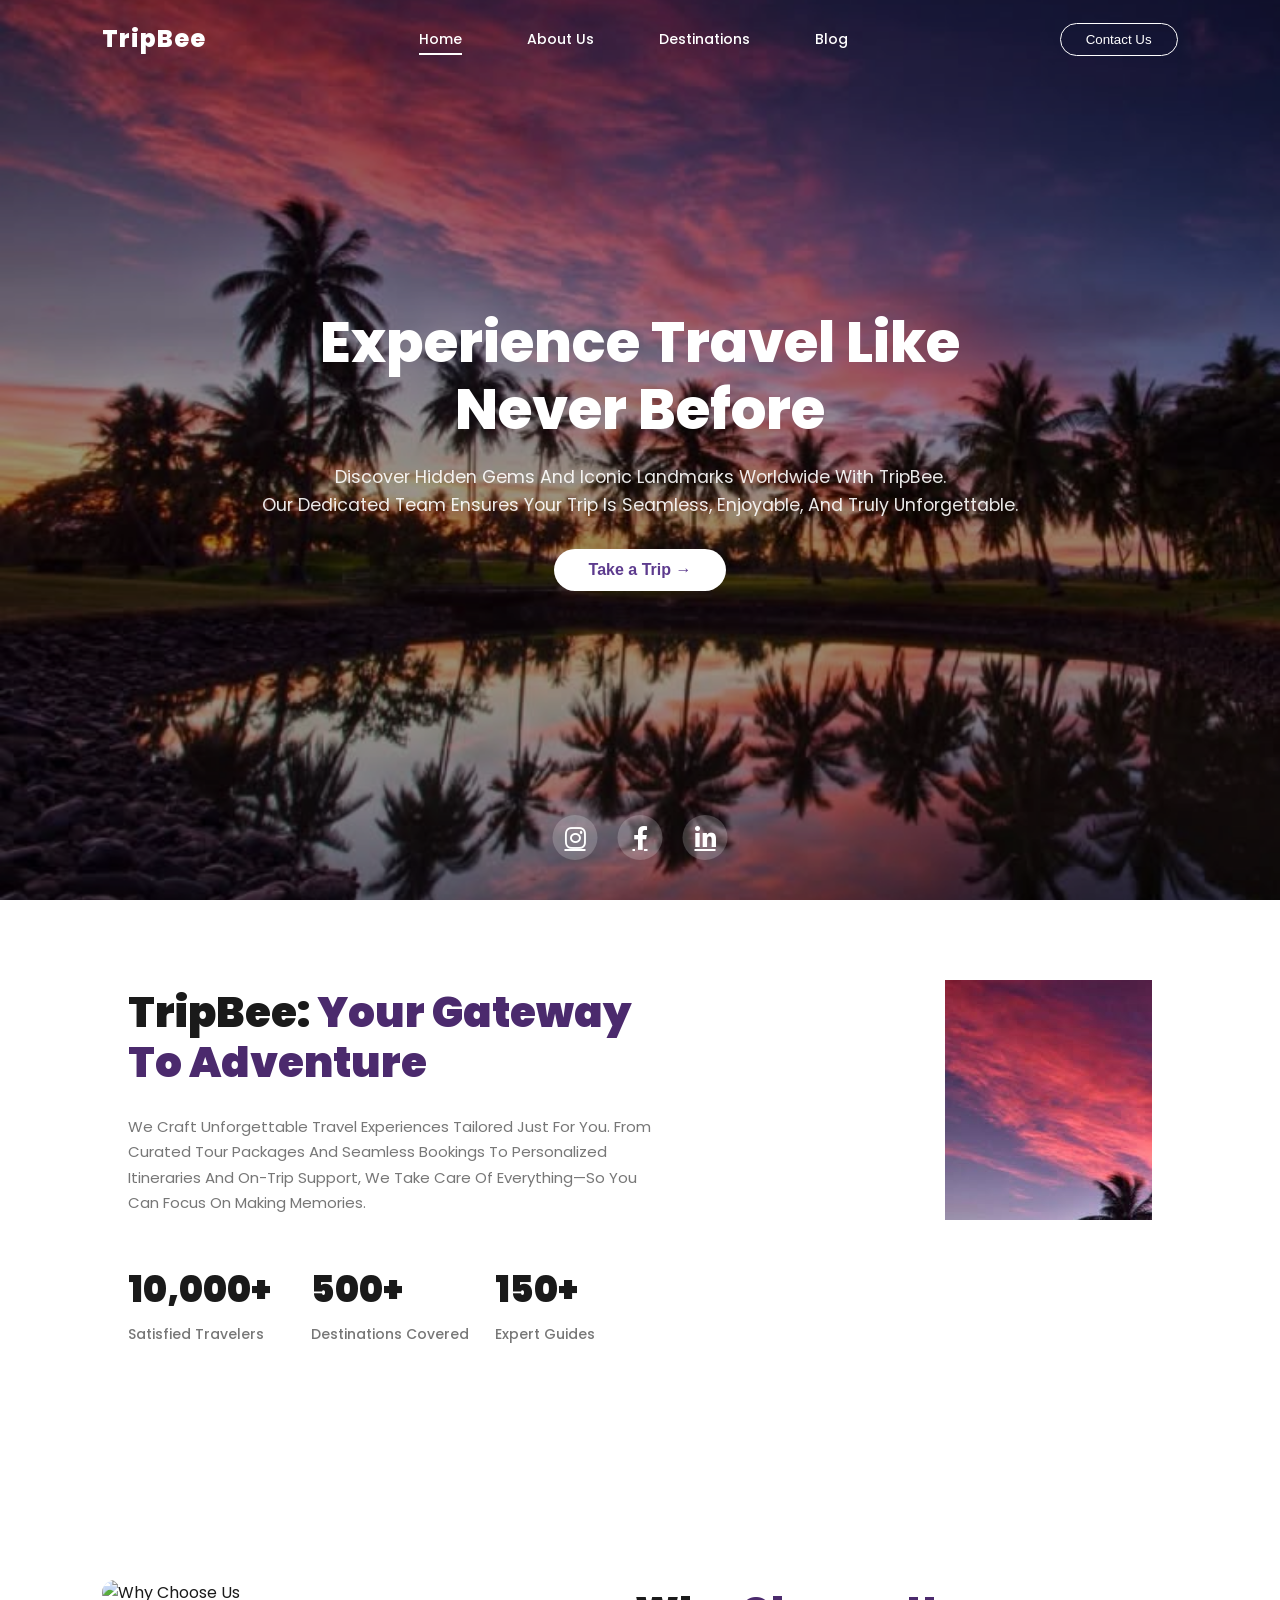
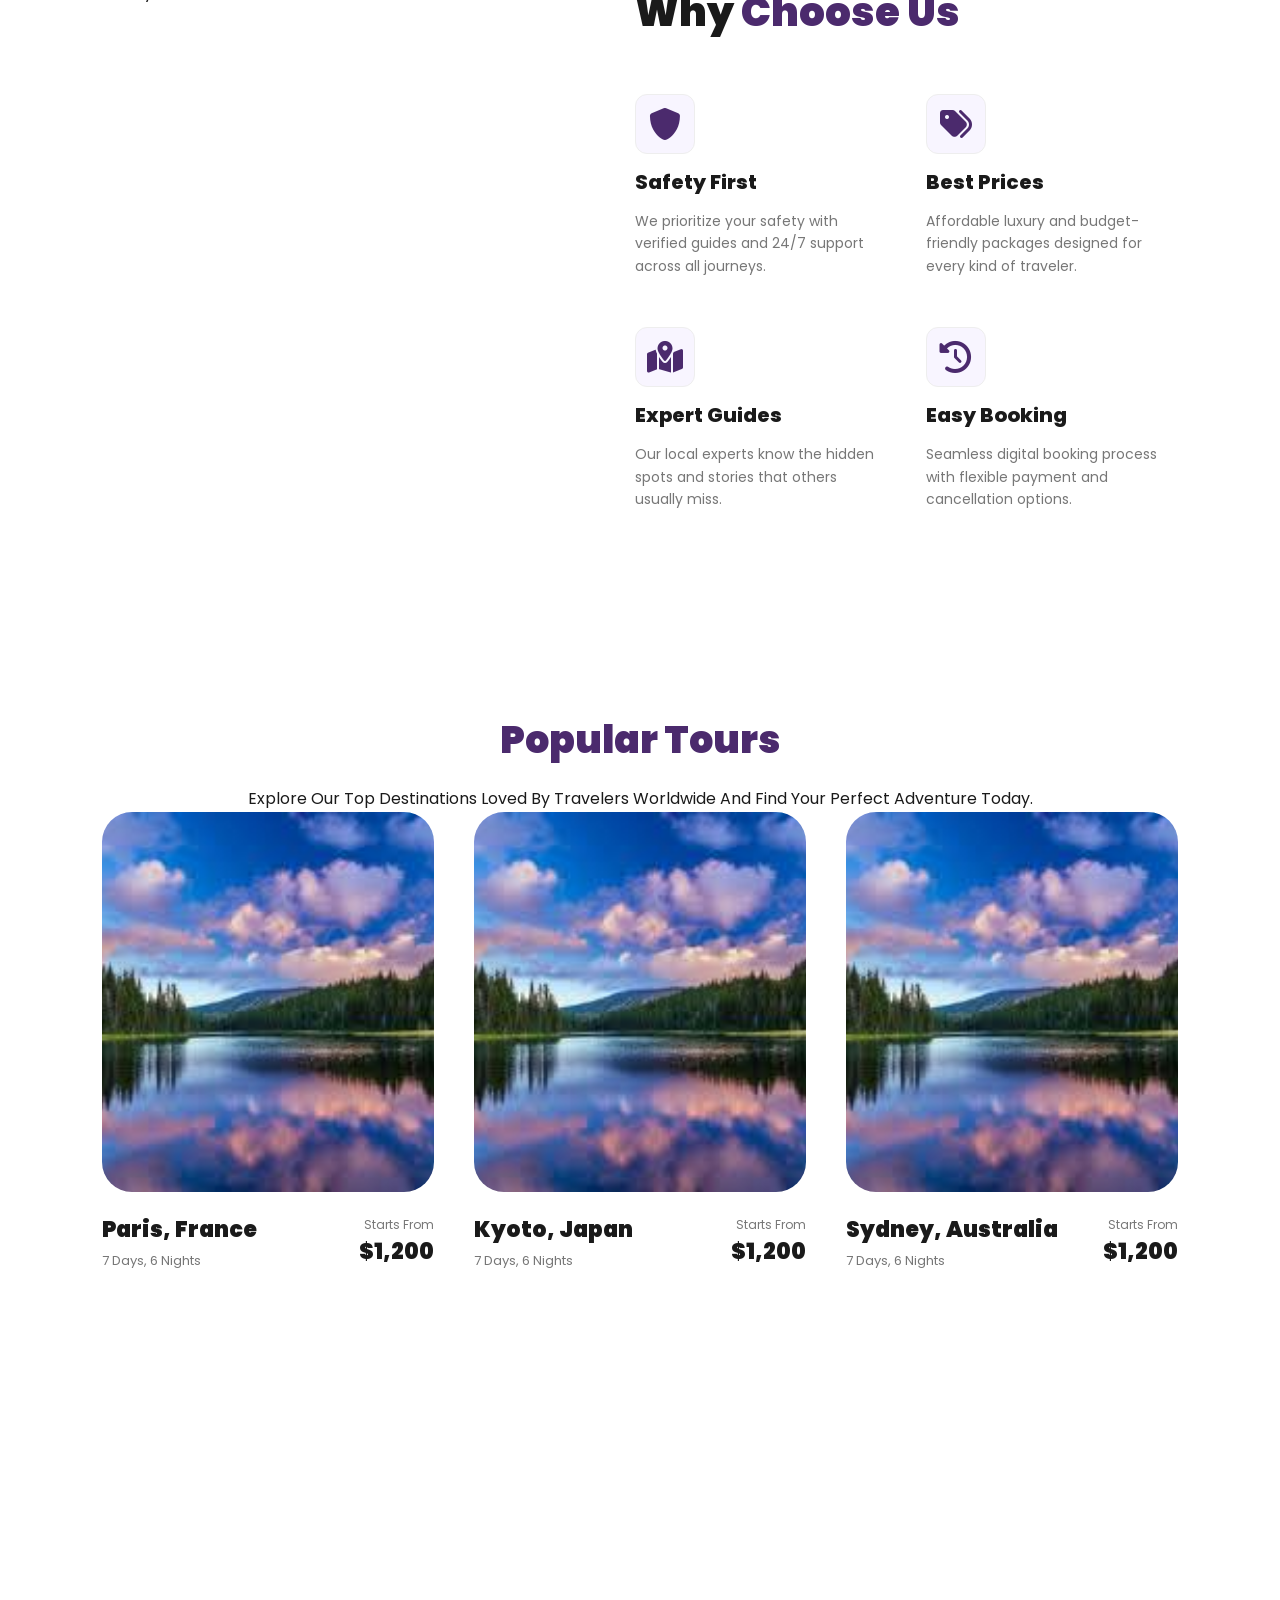
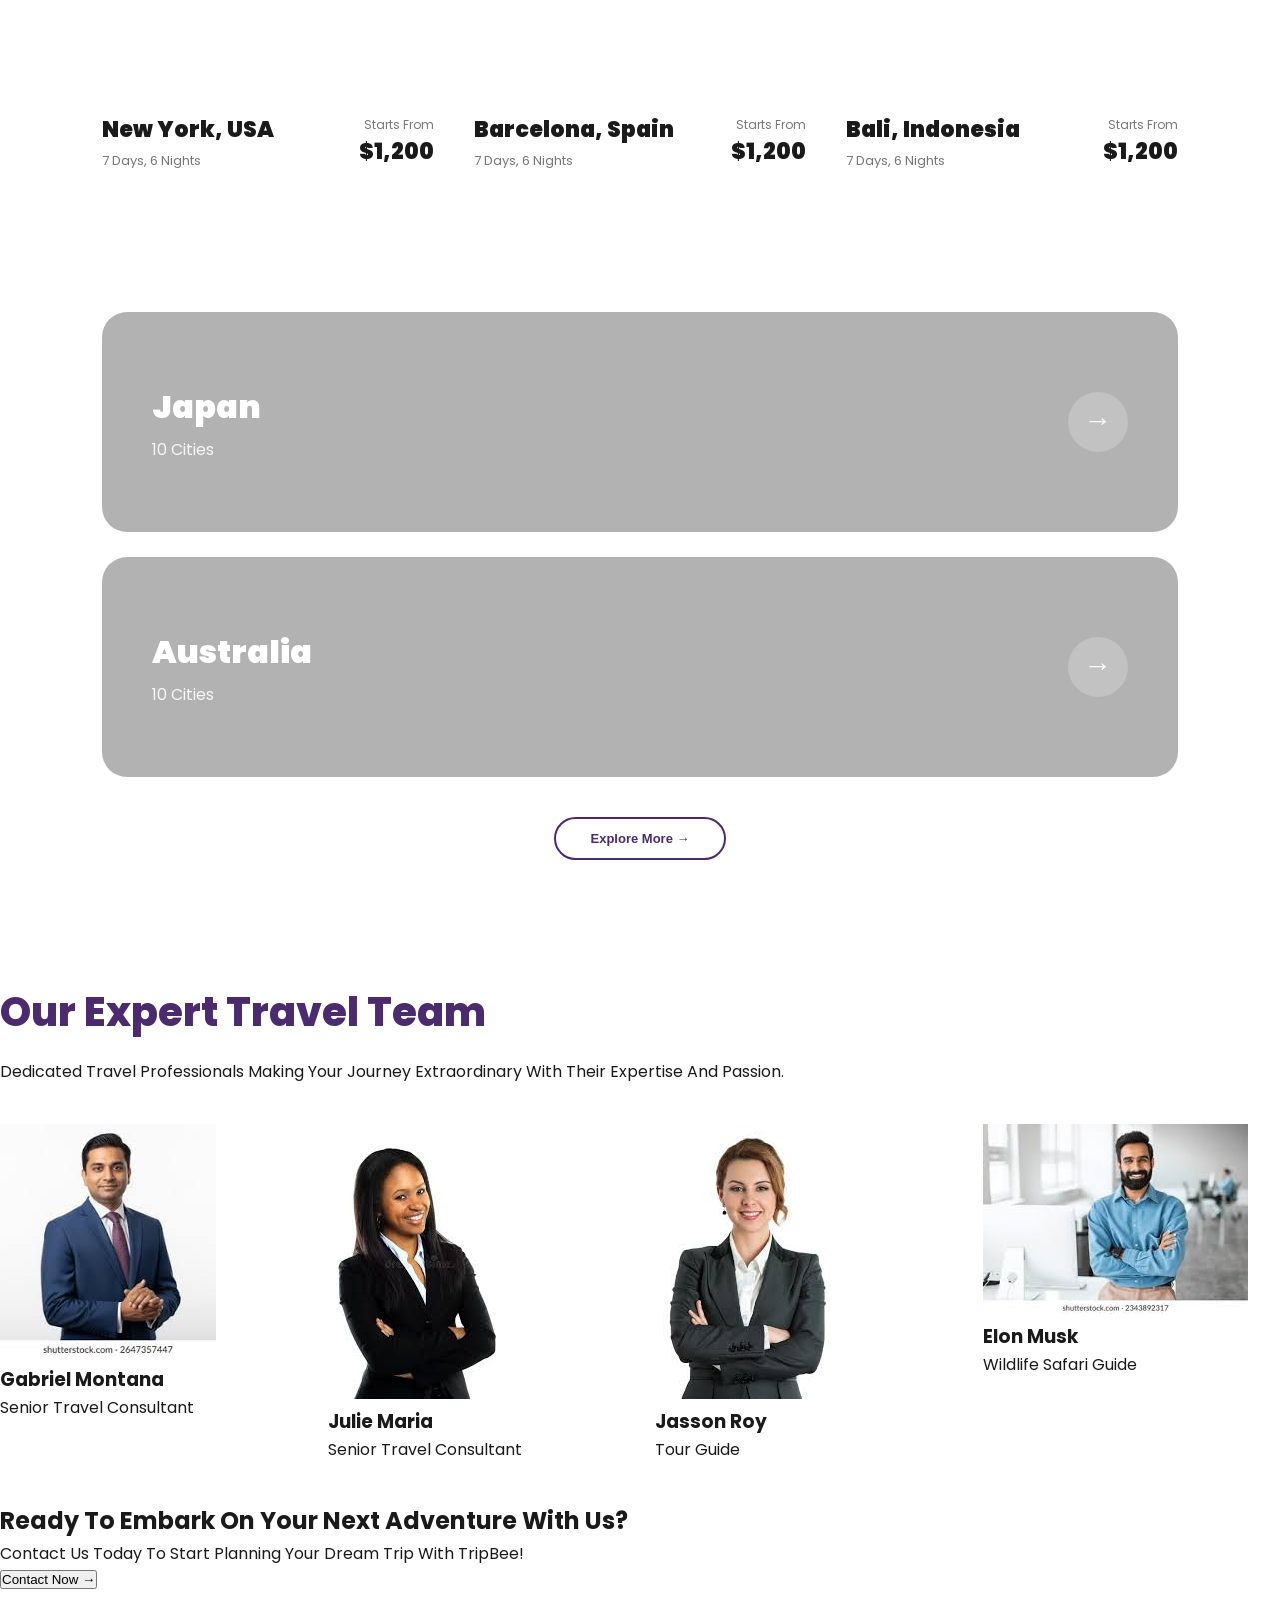
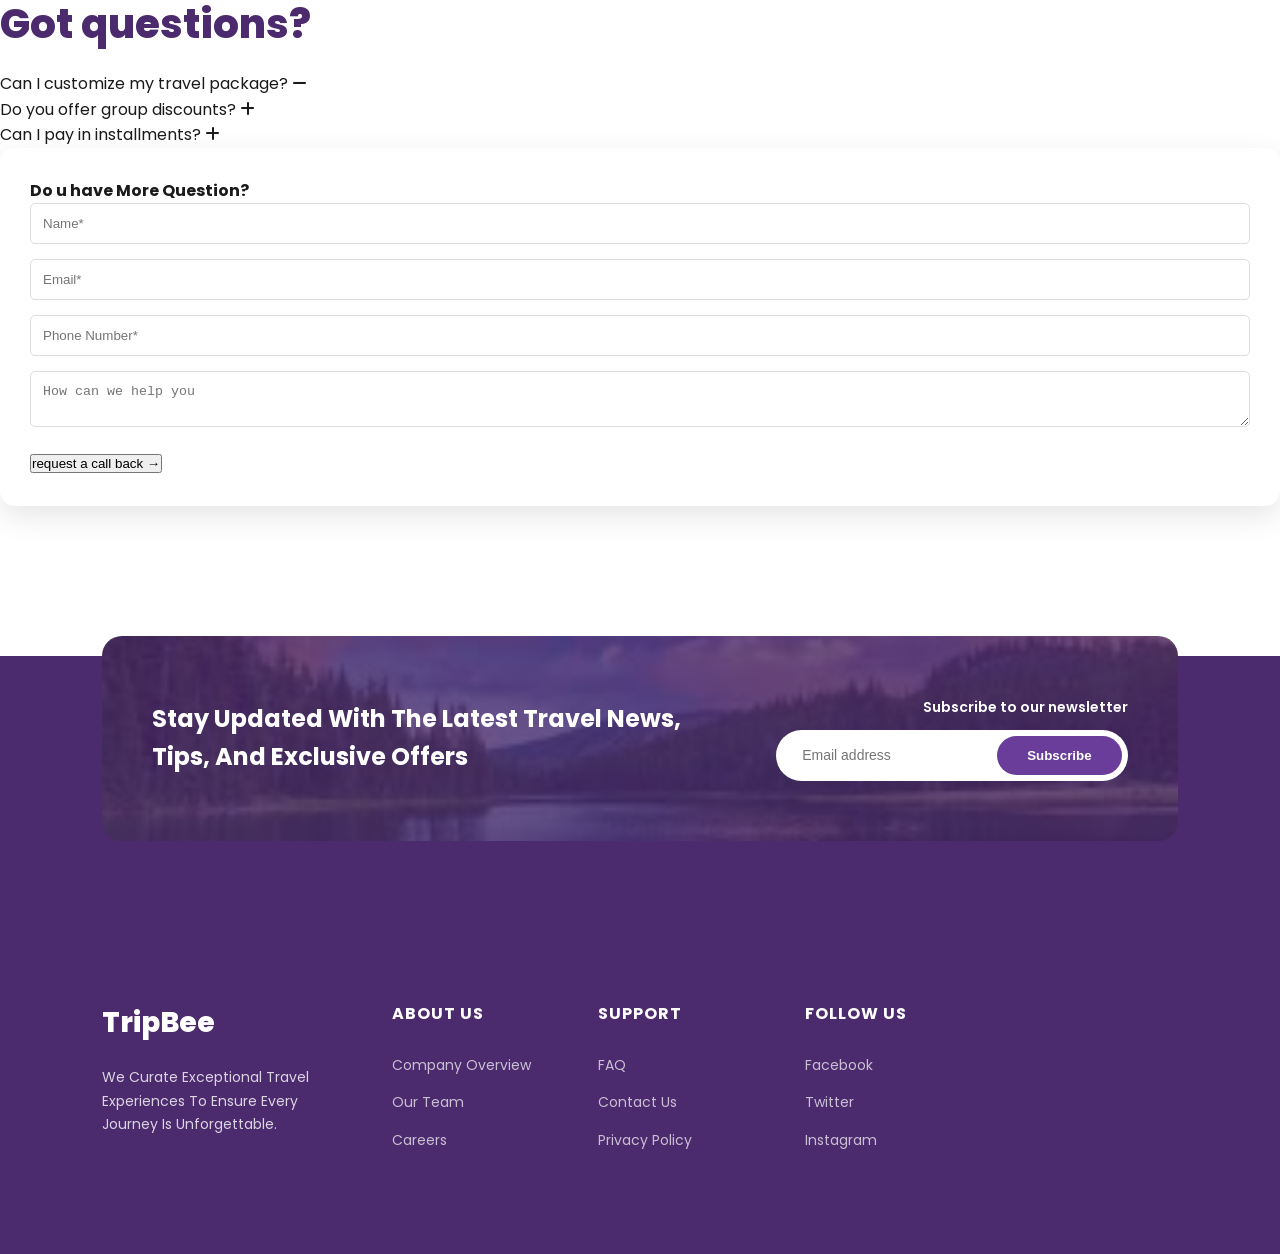
==== index.html @ b47f88a3 "Your commit message" ====
<!DOCTYPE html>
<html lang="en">
<head>
    <meta charset="UTF-8">
    <meta name="viewport" content="width=device-width, initial-scale=1.0">
    <title>TripBee - Experience Travel Like Never Before</title>
    <link rel="stylesheet" href="style.css">
    <link href="https://fonts.googleapis.com/css2?family=Poppins:wght@300;400;600;700;800;900&display=swap" rel="stylesheet">
    <link rel="stylesheet" href="https://cdnjs.cloudflare.com/ajax/libs/font-awesome/6.0.0/css/all.min.css">
</head>
<body>

<nav class="navbar">
        <div class="logo">TripBee</div>
        <ul class="nav-links">
            <li><a href="index.html" class="active">Home</a></li>
            <li><a href="about.html">About Us</a></li>
            <li><a href="destinations.html">Destinations</a></li>
            <li><a href="blog.html">Blog</a></li>
        </ul>
        <button class="btn-contact-outline">Contact Us</button>
    </nav>



<header class="home-hero">
    <div class="hero-overlay"></div> <div class="hero-content">
        <h1>Experience Travel Like <br> Never Before</h1>
        <p>Discover Hidden Gems And Iconic Landmarks Worldwide With TripBee. <br> 
           Our Dedicated Team Ensures Your Trip Is Seamless, Enjoyable, And Truly Unforgettable.</p>
        
        <button class="btn-white-pill">Take a Trip <span>&rarr;</span></button>
    </div>

    <div class="social-icons-hero">
        <a href="#"><i class="fab fa-instagram"></i></a>
        <a href="#"><i class="fab fa-facebook-f"></i></a>
        <a href="#"><i class="fab fa-linkedin-in"></i></a>
    </div>
</header>
    <section class="gateway-section">
    <div class="gateway-container">
        <div class="gateway-text">
            <h2 class="section-title-purple">TripBee: <span class="purple-text">Your Gateway To Adventure</span></h2>
            <p class="gateway-description">
                We Craft Unforgettable Travel Experiences Tailored Just For You. From Curated Tour Packages 
                And Seamless Bookings To Personalized Itineraries And On-Trip Support, We Take Care Of 
                Everything—So You Can Focus On Making Memories.
            </p>
            
            <div class="stats-grid">
                <div class="stat-item">
                    <h3>10,000+</h3>
                    <p>Satisfied Travelers</p>
                </div>
                <div class="stat-item">
                    <h3>500+</h3>
                    <p>Destinations Covered</p>
                </div>
                <div class="stat-item">
                    <h3>150+</h3>
                    <p>Expert Guides</p>
                </div>
            </div>
        </div>

        <div class="gateway-gallery">
            <div class="gallery-main" style="background-image: url('./images/bali-main.jpg');"></div>
            <div class="gallery-sub" style="background-image: url('./images/sunset.jpg');"></div>
            <div class="gallery-sub" style="background-image: url('./images/street.jpg');"></div>
        </div>
    </div>
</section>

    <section class="why-choose-section">
        <div class="why-container">
            <div class="why-image">
                <img src="./images/why-us.jpg" alt="Why Choose Us">
            </div>
            <div class="why-content">
                <h2>Why <span>Choose Us</span></h2>
                <div class="features-grid">
                    <div class="feature-item">
                        <div class="icon-box"><i class="fas fa-shield-alt"></i></div>
                        <h4>Safety First</h4>
                        <p>We prioritize your safety with verified guides and 24/7 support across all journeys.</p>
                    </div>
                    <div class="feature-item">
                        <div class="icon-box"><i class="fas fa-tags"></i></div>
                        <h4>Best Prices</h4>
                        <p>Affordable luxury and budget-friendly packages designed for every kind of traveler.</p>
                    </div>
                    <div class="feature-item">
                        <div class="icon-box"><i class="fas fa-map-marked-alt"></i></div>
                        <h4>Expert Guides</h4>
                        <p>Our local experts know the hidden spots and stories that others usually miss.</p>
                    </div>
                    <div class="feature-item">
                        <div class="icon-box"><i class="fas fa-history"></i></div>
                        <h4>Easy Booking</h4>
                        <p>Seamless digital booking process with flexible payment and cancellation options.</p>
                    </div>
                </div>
            </div>
        </div>
    </section>

    <section class="popular-tours">
        <div class="tours-header">
            <h2 class="purple-heading">Popular Tours</h2>
            <p>Explore Our Top Destinations Loved By Travelers Worldwide And Find Your Perfect Adventure Today.</p>
        </div>
        
        <div class="tours-grid">
            <div class="tour-card">
                <div class="tour-img" style="background-image: url('./images/download.jpg');"></div>
                <div class="tour-info">
                    <div class="tour-main"><h3>Paris, France</h3><p>7 Days, 6 Nights</p></div>
                    <div class="tour-price"><span>Starts From</span><strong>$1,200</strong></div>
                </div>
            </div>
            <div class="tour-card">
                <div class="tour-img" style="background-image: url('./images/download.jpg');"></div>
                <div class="tour-info">
                    <div class="tour-main"><h3>Kyoto, Japan</h3><p>7 Days, 6 Nights</p></div>
                    <div class="tour-price"><span>Starts From</span><strong>$1,200</strong></div>
                </div>
            </div>
            <div class="tour-card">
                <div class="tour-img" style="background-image: url('./images/download.jpg');"></div>
                <div class="tour-info">
                    <div class="tour-main"><h3>Sydney, Australia</h3><p>7 Days, 6 Nights</p></div>
                    <div class="tour-price"><span>Starts From</span><strong>$1,200</strong></div>
                </div>
            </div>
            <div class="tour-card">
                <div class="tour-img" style="background-image: url('./images/newyork.jpg');"></div>
                <div class="tour-info">
                    <div class="tour-main"><h3>New York, USA</h3><p>7 Days, 6 Nights</p></div>
                    <div class="tour-price"><span>Starts From</span><strong>$1,200</strong></div>
                </div>
            </div>
            <div class="tour-card">
                <div class="tour-img" style="background-image: url('./images/barcelona.jpg');"></div>
                <div class="tour-info">
                    <div class="tour-main"><h3>Barcelona, Spain</h3><p>7 Days, 6 Nights</p></div>
                    <div class="tour-price"><span>Starts From</span><strong>$1,200</strong></div>
                </div>
            </div>
            <div class="tour-card">
                <div class="tour-img" style="background-image: url('./images/bali-indonesia.jpg');"></div>
                <div class="tour-info">
                    <div class="tour-main"><h3>Bali, Indonesia</h3><p>7 Days, 6 Nights</p></div>
                    <div class="tour-price"><span>Starts From</span><strong>$1,200</strong></div>
                </div>
            </div>
        </div>
    </section>

    <section class="wide-destinations">
        <div class="wide-card" style="background-image: url('./images/japan-wide.jpg');">
            <div class="wide-content"><h3>Japan</h3><p>10 Cities</p></div>
            <div class="wide-arrow">&rarr;</div>
        </div>
        <div class="wide-card" style="background-image: url('./images/australia-wide.jpg');">
            <div class="wide-content"><h3>Australia</h3><p>10 Cities</p></div>
            <div class="wide-arrow">&rarr;</div>
        </div>
        <div class="center-btn"><button class="btn-purple-outline">Explore More &rarr;</button></div>
    </section>

    <section class="expert-team">
        <div class="team-header">
            <h2 class="purple-heading">Our Expert Travel Team</h2>
            <p>Dedicated Travel Professionals Making Your Journey Extraordinary With Their Expertise And Passion.</p>
        </div>
        <div class="team-grid">
            <div class="team-card">
                <img src="./images/office1.jpg" alt="Gabriel Montana">
                <div class="team-info"><h3>Gabriel Montana</h3><p>Senior Travel Consultant</p></div>
            </div>
            <div class="team-card">
                <img src="./images/office2.jpg" alt="Julie Maria">
                <div class="team-info"><h3>Julie Maria</h3><p>Senior Travel Consultant</p></div>
            </div>
            <div class="team-card">
                <img src="./images/office3.jpg"Jasson Roy">
                <div class="team-info"><h3>Jasson Roy</h3><p>Tour Guide</p></div>
            </div>
            <div class="team-card">
                <img src="./images/office4.jpg"Elon Musk">
                <div class="team-info"><h3>Elon Musk</h3><p>Wildlife Safari Guide</p></div>
            </div>
        </div>
    </section>

    <section class="embark-banner">
        <div class="embark-content">
            <h2>Ready To Embark On Your Next Adventure With Us?</h2>
            <p>Contact Us Today To Start Planning Your Dream Trip With TripBee!</p>
            <button class="btn-white">Contact Now &rarr;</button>
        </div>
    </section>

    <section class="faq-contact">
        <div class="faq-left">
            <h2 class="purple-heading">Got questions?</h2>
            <div class="accordion">
                <div class="acc-item">
                    <span>Can I customize my travel package?</span>
                    <i class="fas fa-minus"></i>
                </div>
                <div class="acc-item">
                    <span>Do you offer group discounts?</span>
                    <i class="fas fa-plus"></i>
                </div>
                <div class="acc-item">
                    <span>Can I pay in installments?</span>
                    <i class="fas fa-plus"></i>
                </div>
            </div>
        </div>
        <div class="contact-right">
            <div class="contact-card">
                <h4>Do u have More Question?</h4>
                <form>
                    <input type="text" placeholder="Name*" required>
                    <input type="email" placeholder="Email*" required>
                    <input type="tel" placeholder="Phone Number*">
                    <textarea placeholder="How can we help you"></textarea>
                    <button type="submit" class="btn-submit">request a call back &rarr;</button>
                </form>
            </div>
        </div>
    </section>

    <footer class="footer">
        <div class="newsletter-section">
            <div class="newsletter-content">
                <h2>Stay Updated With The Latest Travel News, Tips, And Exclusive Offers</h2>
                <div class="newsletter-form-container">
                    <p>Subscribe to our newsletter</p>
                    <div class="subscribe-box">
                        <input type="email" placeholder="Email address" required>
                        <button type="submit">Subscribe</button>
                    </div>
                </div>
            </div>
        </div>
        <div class="footer-bottom">
            <div class="footer-links">
                <div class="footer-col brand">
                    <h3>TripBee</h3>
                    <p>We Curate Exceptional Travel Experiences To Ensure Every Journey Is Unforgettable.</p>
                </div>
                <div class="footer-col">
                    <h4>About us</h4>
                    <ul>
                        <li><a href="#">Company Overview</a></li>
                        <li><a href="#">Our Team</a></li>
                        <li><a href="#">Careers</a></li>
                    </ul>
                </div>
                <div class="footer-col">
                    <h4>Support</h4>
                    <ul>
                        <li><a href="#">FAQ</a></li>
                        <li><a href="#">Contact Us</a></li>
                        <li><a href="#">Privacy Policy</a></li>
                    </ul>
                </div>
                <div class="footer-col">
                    <h4>Follow us</h4>
                    <ul>
                        <li><a href="#">Facebook</a></li>
                        <li><a href="#">Twitter</a></li>
                        <li><a href="#">Instagram</a></li>
                    </ul>
                </div>
            </div>
        </div>
    </footer>

</body>
</html>
---- style.css ----
/* --- VARIABLES & RESET --- */
:root {
    --purple: #4b2a6d;
    --light-purple: #6a3d9b;
    --dark: #1a1a1a;
    --gray: #777;
    --white: #ffffff;
}

* { margin: 0; padding: 0; box-sizing: border-box; }

body {
    font-family: 'Poppins', sans-serif;
    color: var(--dark);
    line-height: 1.6;
    overflow-x: hidden;
}

/* --- NAVIGATION --- */
.navbar {
    display: flex;
    justify-content: space-between;
    align-items: center;
    padding: 25px 8%;
    position: absolute;
    width: 100%;
    z-index: 100;
    color: var(--white);
}

.logo { font-size: 26px; font-weight: 800; letter-spacing: 1px; }
.nav-links { display: flex; list-style: none; gap: 35px; }
.nav-links a { color: var(--white); text-decoration: none; font-size: 14px; font-weight: 500; }
.nav-links a.active { border-bottom: 2px solid var(--white); padding-bottom: 4px; }

.btn-contact {
    background: transparent;
    border: 1px solid var(--white);
    color: var(--white);
    padding: 10px 25px;
    border-radius: 25px;
    font-weight: 600;
    cursor: pointer;
}

/* --- HERO --- */
.hero {
    height: 70vh;
    background: linear-gradient(rgba(0,0,0,0.4), rgba(0,0,0,0.4)), 
                url('./images/blogbg.avif') center/cover no-repeat;
    display: flex;
    justify-content: center;
    align-items: center;
    text-align: center;
    color: var(--white);
}

.hero h1 { font-size: 3.8rem; font-weight: 900; line-height: 1.1; margin-bottom: 10px; }
.hero p { font-size: 16px; font-weight: 500; letter-spacing: 1.5px; text-transform: uppercase; }

/* --- BLOG GRID --- */
.blog-container { padding: 80px 8%; }
.blog-grid { display: grid; grid-template-columns: repeat(3, 1fr); gap: 50px 30px; }
.blog-card { border-radius: 15px; overflow: hidden; }

.card-img {
    height: 250px;
    position: relative;
    border-radius: 15px;
    background-size: cover;
    background-position: center;
}

.tags { position: absolute; top: 15px; left: 15px; display: flex; gap: 8px; }
.tag {
    background: rgba(255,255,255,0.25);
    backdrop-filter: blur(10px);
    padding: 4px 12px;
    font-size: 11px;
    color: var(--white);
    border-radius: 4px;
    font-weight: 700;
}

.card-body h3 { margin: 20px 0 12px; font-size: 22px; font-weight: 800; }
.meta { display: flex; align-items: center; gap: 12px; margin-bottom: 15px; }
.author-img { border-radius: 50%; width: 32px; height: 32px; }
.meta-info strong { font-size: 13px; display: block; }
.meta-info span { font-size: 11px; color: var(--gray); }
.card-body p { font-size: 14px; color: #555; margin-bottom: 15px; }

.view-post {
    color: var(--dark);
    font-weight: 800;
    text-decoration: none;
    border-bottom: 2px solid var(--purple);
    font-size: 14px;
}

/* --- DESTINATIONS --- */
.destinations { padding: 80px 8%; background: #fff; text-align: center; }
.destinations-header h2 { font-size: 36px; color: var(--purple); font-weight: 900; }
.destinations-header p { color: var(--gray); max-width: 700px; margin: 15px auto 50px; font-size: 14px; }

.destination-grid { display: grid; grid-template-columns: repeat(3, 1fr); gap: 25px; }

.dest-card {
    height: 380px;
    border-radius: 25px;
    background-size: cover;
    background-position: center;
    position: relative;
    display: flex;
    align-items: flex-end;
    padding: 30px;
    color: var(--white);
    overflow: hidden;
}

.dest-card::before {
    content: '';
    position: absolute;
    top: 0; left: 0; width: 100%; height: 100%;
    background: linear-gradient(transparent 50%, rgba(0,0,0,0.8));
}

.dest-info { position: relative; z-index: 2; text-align: left; flex-grow: 1; }
.dest-info h3 { font-size: 24px; font-weight: 700; }
.dest-info p { font-size: 13px; opacity: 0.9; }

.dest-arrow {
    position: relative;
    z-index: 2;
    background: var(--white);
    color: var(--purple);
    width: 40px;
    height: 40px;
    border-radius: 50%;
    display: flex;
    align-items: center;
    justify-content: center;
    font-weight: bold;
}

/* --- NEWSLETTER SECTION (MATCHES 2ND PIC) --- */
.newsletter-section {
    background: linear-gradient(rgba(75, 42, 109, 0.8), rgba(75, 42, 109, 0.8)), 
                url('./images/download.jpg') center/cover no-repeat !important;
    padding: 60px 50px !important;
    margin: 40px 8% 0 !important;
    border-radius: 20px !important;
    color: var(--white) !important;
    position: relative;
    z-index: 5;
}

.newsletter-content {
    display: flex !important;
    justify-content: space-between !important;
    align-items: center !important;
    gap: 50px !important;
    max-width: 1200px;
    margin: 0 auto;
}

.newsletter-text { flex: 1.2 !important; }

.newsletter-text h2 {
    font-size: 32px !important;
    font-weight: 800 !important;
    max-width: 550px !important;
    line-height: 1.2 !important;
}

.newsletter-form-container { flex: 1 !important; }
.newsletter-form-container p { margin-bottom: 12px !important; font-weight: 600; font-size: 14px; }

.subscribe-box {
    background: var(--white) !important;
    padding: 6px !important;
    border-radius: 50px !important;
    display: flex !important;
    width: 100% !important;
    max-width: 450px !important;
}

.subscribe-box input {
    border: none !important;
    padding: 10px 20px !important;
    flex: 1 !important;
    border-radius: 50px !important;
    outline: none !important;
}

.subscribe-box button {
    background: var(--light-purple) !important;
    color: var(--white) !important;
    border: none !important;
    padding: 12px 30px !important;
    border-radius: 50px !important;
    font-weight: 700 !important;
    cursor: pointer !important;
}

/* --- FOOTER BOTTOM --- */
.footer { background: var(--purple); color: var(--white); padding-top: 40px; }
.footer-bottom { padding: 60px 8% 40px; }

.footer-links {
    display: grid;
    grid-template-columns: 1.5fr repeat(4, 1fr);
    gap: 40px;
}

.brand h3 { font-size: 28px; font-weight: 800; margin-bottom: 20px; }
.brand p { font-size: 14px; opacity: 0.8; line-height: 1.7; }

.footer-col h4 { 
    font-size: 16px; 
    text-transform: uppercase; 
    margin-bottom: 25px; 
    font-weight: 700; 
    letter-spacing: 1px;
}

.footer-col ul { list-style: none; }
.footer-col ul li { margin-bottom: 12px; }
.footer-col ul li a { color: var(--white); text-decoration: none; font-size: 14px; opacity: 0.7; transition: 0.3s; }
.footer-col ul li a:hover { opacity: 1; }

/* --- UTILITY --- */
.center-btn { text-align: center; margin-top: 40px; }
.btn-purple-outline {
    background: transparent;
    border: 2px solid var(--purple);
    color: var(--purple);
    padding: 12px 35px;
    border-radius: 50px;
    font-weight: 800;
    cursor: pointer;
    font-size: 13px;
    transition: 0.3s;
}
.btn-purple-outline:hover { background: var(--purple); color: var(--white); }

/* --- RESPONSIVE --- */
@media (max-width: 1100px) {
    .blog-grid, .destination-grid { grid-template-columns: repeat(2, 1fr); }
    .newsletter-content { flex-direction: column !important; text-align: center; }
    .newsletter-text h2 { max-width: 100% !important; margin: 0 auto; }
}

@media (max-width: 768px) {
    .navbar { flex-direction: column; position: relative; background: var(--purple); gap: 15px; }
    .hero h1 { font-size: 2.5rem; }
    .blog-grid, .destination-grid, .footer-links { grid-template-columns: 1fr; }
    .footer-links { text-align: center; }
    .subscribe-box { width: 100%; }
}

/* --- HOME HERO SPECIFIC --- */
/* --- HOME HERO SPECIFIC --- */
/* Navbar Styling */
.navbar {
    display: flex;
    justify-content: space-between;
    align-items: center;
    padding: 20px 8%;
    position: absolute; /* Floats over the hero image */
    width: 100%;
    z-index: 100;
    background: transparent;
}

.logo {
    color: white;
    font-size: 24px;
    font-weight: 800;
}

.nav-links li a {
    color: white;
    text-decoration: none;
    margin: 0 15px;
    font-weight: 500;
}

.btn-contact-outline {
    background: transparent;
    border: 1px solid white;
    color: white;
    padding: 8px 25px;
    border-radius: 20px;
    cursor: pointer;
}

/* Hero Section Styling */
.home-hero {
    height: 100vh;
    background: url('./images/sunset.jpg') no-repeat center center/cover; /* Replace with your image path */
    display: flex;
    align-items: center;
    justify-content: center;
    text-align: center;
    position: relative;
    color: white;
}

.hero-overlay {
    position: absolute;
    top: 0;
    left: 0;
    width: 100%;
    height: 100%;
    background: rgba(0, 0, 0, 0.4); /* Darkens the image so text pops */
}

.hero-content {
    position: relative;
    z-index: 1;
    max-width: 800px;
}

.hero-content h1 {
    font-size: 3.5rem;
    font-weight: 800;
    margin-bottom: 20px;
    line-height: 1.2;
}

.hero-content p {
    font-size: 1.1rem;
    margin-bottom: 30px;
    opacity: 0.9;
}

/* White Pill Button */
.btn-white-pill {
    background: white;
    color: #5d3b8e; /* Purple color from your screenshots */
    padding: 12px 35px;
    border: none;
    border-radius: 50px;
    font-weight: 600;
    cursor: pointer;
    font-size: 1rem;
}

/* Social Icons */

.social-icons-hero {
    position: absolute;
    bottom: 40px; /* Adjust this to move it higher or lower from the bottom */
    left: 50%;
    transform: translateX(-50%); /* Perfectly centers it horizontally */
    display: flex;
    gap: 20px;
    z-index: 10;
}
.social-icons-hero a {
    color: white;
    font-size: 24px; /* Matches the size in your screenshot */
    background: rgba(255, 255, 255, 0.2); /* Subtle circular background if desired */
    width: 45px;
    height: 45px;
    display: flex;
    align-items: center;
    justify-content: center;
    border-radius: 50%;
    transition: all 0.3s ease;
}

.social-icons-hero a:hover {
    background: white;
    color: #5d3b8e; /* Changes icon color on hover */
    transform: translateY(-5px);
}

/* --- GATEWAY / STATS SECTION --- */
.gateway-section {
    padding: 80px 10%;
    background-color: #fff;
}

.gateway-container {
    display: flex;
    align-items: center;
    justify-content: space-between;
    gap: 60px;
}

.gateway-text {
    flex: 1.1;
}

.gateway-text h2 {
    font-size: 42px;
    font-weight: 900;
    line-height: 1.2;
    margin-bottom: 25px;
    color: var(--dark);
}

.gateway-text h2 span { 
    color: var(--purple); 
}

.gateway-text p {
    color: var(--gray);
    font-size: 15px;
    line-height: 1.7;
    margin-bottom: 45px;
    max-width: 550px;
}

/* --- STATS GRID --- */
.stats-grid {
    display: grid;
    grid-template-columns: repeat(3, 1fr);
    gap: 20px;
}

.stat-item h3 {
    font-size: 36px;
    font-weight: 900;
    color: var(--dark);
    margin-bottom: 5px;
}

.stat-item p {
    font-size: 14px;
    color: var(--gray);
    font-weight: 500;
}

/* --- GATEWAY GALLERY (STAGGERED GRID) --- */
.gateway-gallery {
    flex: 0.9;
    display: grid;
    grid-template-columns: 1fr 1fr;
    grid-template-rows: 240px 160px; /* Specific heights to match image_c42d07.jpg */
    gap: 20px;
}

.main-img {
    grid-column: 1 / span 2; /* Spans across both columns */
    border-radius: 24px;
    background-size: cover;
    background-position: center;
    box-shadow: 0 10px 30px rgba(0,0,0,0.1);
}

.img-small {
    border-radius: 24px;
    background-size: cover;
    background-position: center;
    box-shadow: 0 10px 20px rgba(0,0,0,0.08);
}

/* --- TOUR OPTIONS HEADER --- */
.tour-options {
    text-align: center;
    padding: 100px 10% 40px;
}

.purple-heading {
    color: var(--purple);
    font-size: 40px;
    font-weight: 800;
    margin-bottom: 15px;
}

.tour-options p {
    color: var(--gray);
    max-width: 650px;
    margin: 0 auto;
    font-size: 16px;
    line-height: 1.6;
}

.slider-controls {
    margin-top: 45px;
    display: flex;
    justify-content: center;
    gap: 20px;
}

.control-btn {
    width: 50px;
    height: 50px;
    border-radius: 50%;
    border: 1.5px solid #e0e0e0;
    background: white;
    color: var(--dark);
    cursor: pointer;
    transition: all 0.3s ease;
    display: flex;
    align-items: center;
    justify-content: center;
    font-size: 18px;
}

.control-btn:hover {
    border-color: var(--purple);
    color: var(--purple);
}

.control-btn.active {
    background: var(--purple);
    color: white;
    border-color: var(--purple);
    box-shadow: 0 5px 15px rgba(93, 59, 142, 0.3);
}

/* --- RESPONSIVE FIXES --- */
@media (max-width: 992px) {
    .gateway-container {
        flex-direction: column;
        text-align: center;
    }
    
    .gateway-text p {
        margin: 0 auto 40px;
    }
    
    .gateway-gallery {
        width: 100%;
        max-width: 600px;
    }
}
/* --- DESTINATION GALLERY GRID --- */
.destination-gallery {
    padding: 20px 8% 80px;
}

.dest-card-container {
    display: grid;
    grid-template-columns: repeat(4, 1fr);
    gap: 20px;
    align-items: end;
}

.dest-item {
    height: 420px;
    border-radius: 25px;
    background-size: cover;
    background-position: center;
    position: relative;
    display: flex;
    flex-direction: column;
    justify-content: flex-end;
    padding: 25px;
    color: white;
    overflow: hidden;
    transition: 0.4s;
}

/* Heights to match image variety */
.dest-item:nth-child(2) { height: 450px; } 
.dest-item:nth-child(3) { height: 500px; }

.dest-item::before {
    content: '';
    position: absolute;
    top: 0; left: 0; width: 100%; height: 100%;
    background: linear-gradient(transparent 50%, rgba(0,0,0,0.8));
}

.dest-overlay { position: relative; z-index: 2; text-align: center; }

.dest-overlay h3 { font-size: 26px; font-weight: 800; margin-bottom: 8px; }

.dest-overlay p { 
    font-size: 13px; 
    display: flex; 
    align-items: center; 
    justify-content: center; 
    gap: 6px;
    margin-bottom: 12px;
}

.dest-overlay p img { width: 16px; height: 12px; object-fit: cover; }

.dest-overlay .want-to {
    display: block;
    font-size: 11px;
    opacity: 0.8;
    margin-bottom: 15px;
}

.btn-mini {
    background: white;
    color: var(--dark);
    border: none;
    padding: 10px 20px;
    border-radius: 30px;
    font-size: 12px;
    font-weight: 700;
    cursor: pointer;
    transition: 0.3s;
}

.btn-mini:hover { background: var(--purple); color: white; }

/* --- WHY CHOOSE SECTION --- */
.why-choose-section {
    padding: 100px 8%;
}

.why-container {
    display: flex;
    align-items: flex-start;
    gap: 80px;
}

.why-image { flex: 1; }
.why-image img {
    width: 100%;
    height: 450px;
    object-fit: cover;
    border-radius: 25px;
}

.why-content { flex: 1.2; }

.why-content h2 {
    font-size: 40px;
    font-weight: 900;
    margin-bottom: 50px;
    color: var(--dark);
}

.why-content h2 span { color: var(--purple); }

.features-grid {
    display: grid;
    grid-template-columns: repeat(2, 1fr);
    gap: 50px 40px;
}

.feature-item {
    display: flex;
    flex-direction: column;
    gap: 12px;
}

.icon-box {
    font-size: 32px;
    color: var(--purple);
    background: #f8f5ff;
    width: 60px;
    height: 60px;
    display: flex;
    align-items: center;
    justify-content: center;
    border-radius: 12px;
    border: 1px solid #eee;
}

.feature-item h4 {
    font-size: 20px;
    font-weight: 800;
    color: var(--dark);
}

.feature-item p {
    font-size: 14px;
    color: var(--gray);
    line-height: 1.6;
}

/* --- POPULAR TOURS --- */
.popular-tours {
    padding: 100px 8%;
    text-align: center;
    background: #fff;
}

.popular-tours h2 {
    color: var(--purple);
    font-size: 38px;
    font-weight: 900;
    margin-bottom: 15px;
}

.popular-tours > p {
    color: var(--gray);
    font-size: 14px;
    margin-bottom: 60px;
}

.tours-grid {
    display: grid;
    grid-template-columns: repeat(3, 1fr);
    gap: 40px;
}

.tour-card { text-align: left; }

.tour-img {
    height: 380px;
    border-radius: 30px;
    background-size: cover;
    background-position: center;
    margin-bottom: 20px;
}

.tour-info {
    display: flex;
    justify-content: space-between;
    align-items: center;
}

.tour-main h3 { font-size: 22px; font-weight: 900; color: var(--dark); margin-bottom: 4px; }
.tour-main p { font-size: 13px; color: var(--gray); }

.tour-price { text-align: right; }
.tour-price span { font-size: 12px; color: var(--gray); display: block; }
.tour-price strong { font-size: 22px; color: var(--dark); font-weight: 900; }

/* --- WIDE DESTINATION BANNERS --- */
.wide-destinations {
    padding: 40px 8% 120px;
}

.wide-card {
    height: 220px;
    border-radius: 25px;
    background-size: cover;
    background-position: center;
    margin-bottom: 25px;
    display: flex;
    justify-content: space-between;
    align-items: center;
    padding: 0 50px;
    color: white;
    position: relative;
    overflow: hidden;
}

.wide-card::before {
    content: '';
    position: absolute;
    top:0; left:0; width:100%; height:100%;
    background: rgba(0,0,0,0.3);
}

.wide-content { position: relative; z-index: 2; }
.wide-content h3 { font-size: 32px; font-weight: 900; margin-bottom: 5px; }
.wide-content p { font-size: 16px; opacity: 0.9; }

.wide-arrow {
    position: relative;
    z-index: 2;
    font-size: 28px;
    background: rgba(255,255,255,0.2);
    width: 60px;
    height: 60px;
    display: flex;
    align-items: center;
    justify-content: center;
    border-radius: 50%;
    cursor: pointer;
}

/* --- FOOTER & NEWSLETTER OVERLAP --- */
.footer {
    background: var(--purple);
    margin-top: 150px;
    padding-bottom: 50px;
}

.newsletter-section {
    position: relative;
    top: -100px;
    z-index: 10;
    margin: 0 8%;
    background: linear-gradient(rgba(0,0,0,0.5), rgba(0,0,0,0.5)), 
                url('./images/lake-bg.jpg') center/cover no-repeat;
    padding: 80px 60px;
    border-radius: 30px;
    display: flex;
    justify-content: space-between;
    align-items: center;
    color: white;
}

.newsletter-text h2 {
    font-size: 40px;
    font-weight: 900;
    max-width: 600px;
    line-height: 1.2;
}

.newsletter-form-container {
    text-align: right;
}

.newsletter-form-container p {
    font-size: 14px;
    margin-bottom: 15px;
    font-weight: 600;
}

.subscribe-box {
    background: white;
    padding: 8px;
    border-radius: 50px;
    display: flex;
    width: 450px;
}

.subscribe-box input {
    border: none;
    padding: 10px 25px;
    flex: 1;
    outline: none;
    font-size: 14px;
}

.subscribe-box button {
    background: var(--purple);
    color: white;
    border: none;
    padding: 12px 35px;
    border-radius: 50px;
    font-weight: 700;
    cursor: pointer;
}

/* --- RESPONSIVE --- */
@media (max-width: 1200px) {
    .dest-card-container, .tours-grid { grid-template-columns: repeat(2, 1fr); }
    .newsletter-section { flex-direction: column; text-align: center; gap: 40px; }
    .newsletter-form-container { text-align: center; }
}

@media (max-width: 768px) {
    .hero-content h1 { font-size: 3rem; }
    .gateway-container, .why-container { flex-direction: column; }
    .dest-card-container, .tours-grid, .features-grid { grid-template-columns: 1fr; }
    .subscribe-box { width: 100%; }
}
/* Expert Team Grid */
.team-grid {
    display: grid;
    grid-template-columns: repeat(auto-fit, minmax(250px, 1fr));
    gap: 30px;
    padding: 40px 0;
}

/* FAQ and Contact side-by-side */
.faq-container {
    display: flex;
    justify-content: space-between;
    align-items: flex-start;
    gap: 50px;
    max-width: 1200px;
    margin: 0 auto;
    padding: 80px 20px;
}

.faq-left { flex: 1; }
.contact-right { flex: 0 0 400px; }

/* The form styling */
.contact-card {
    background: #fff;
    padding: 30px;
    border-radius: 15px;
    box-shadow: 0 10px 30px rgba(0,0,0,0.1);
}

.contact-card input, .contact-card textarea {
    width: 100%;
    margin-bottom: 15px;
    padding: 12px;
    border: 1px solid #ddd;
    border-radius: 5px;
}
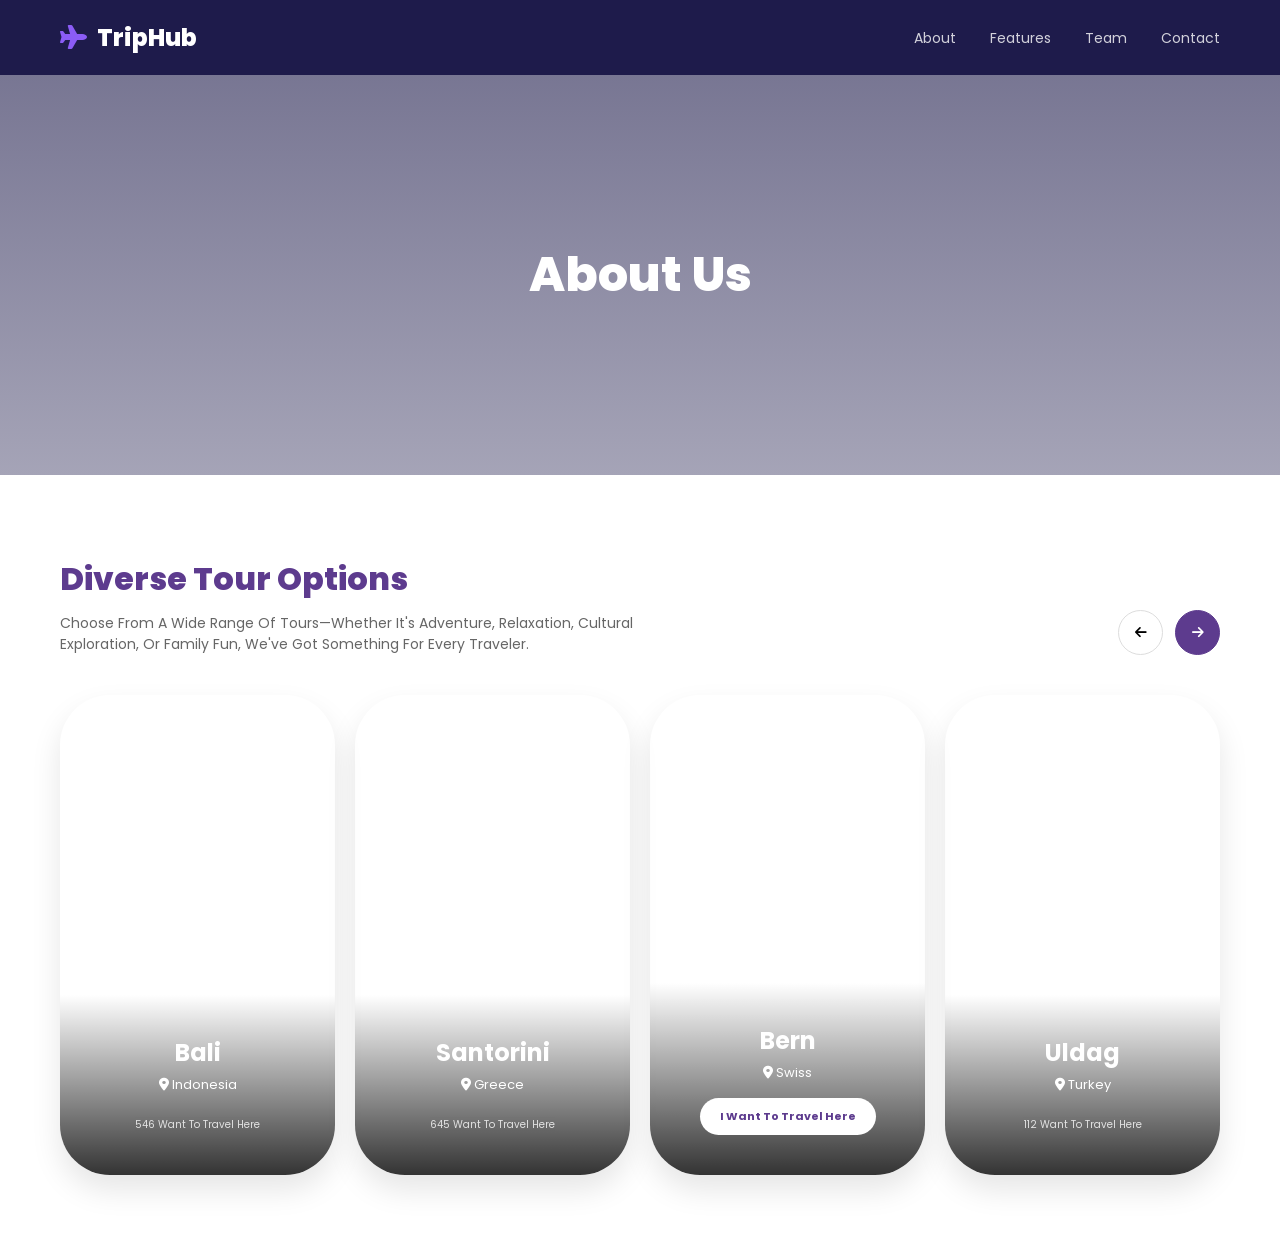
==== commit f8d0013f: "updated design / fixed bugs" ====
--- a/index.html
+++ b/index.html
@@ -3,283 +3,244 @@
 <head>
     <meta charset="UTF-8">
     <meta name="viewport" content="width=device-width, initial-scale=1.0">
-    <title>TripBee - Experience Travel Like Never Before</title>
-    <link rel="stylesheet" href="style.css">
-    <link href="https://fonts.googleapis.com/css2?family=Poppins:wght@300;400;600;700;800;900&display=swap" rel="stylesheet">
+    <title>TripHub - Diverse Tour Options</title>
+    <link href="https://fonts.googleapis.com/css2?family=Poppins:wght@400;600;800&display=swap" rel="stylesheet">
     <link rel="stylesheet" href="https://cdnjs.cloudflare.com/ajax/libs/font-awesome/6.0.0/css/all.min.css">
+    
+    <style>
+        /* --- CORE STYLES --- */
+        :root {
+            --primary-purple: #5D3B8E;
+            --dark-navy: #1e1b4b;
+            --text-muted: #666;
+            --white: #ffffff;
+        }
+
+        * {
+            margin: 0;
+            padding: 0;
+            box-sizing: border-box;
+            font-family: 'Poppins', sans-serif;
+        }
+
+        body { background-color: var(--white); overflow-x: hidden; }
+
+        .container {
+            max-width: 1200px;
+            margin: 0 auto;
+            padding: 0 20px;
+        }
+
+        /* --- NAVIGATION --- */
+        .header {
+            background-color: var(--dark-navy);
+            padding: 20px 0;
+            color: var(--white);
+            position: sticky;
+            top: 0;
+            z-index: 1000;
+        }
+
+        .header-container {
+            display: flex;
+            justify-content: space-between;
+            align-items: center;
+        }
+
+        .logo { font-size: 24px; font-weight: 800; display: flex; align-items: center; gap: 10px; }
+        .plane-icon { color: #8b5cf6; }
+
+        .nav-menu a {
+            color: rgba(255, 255, 255, 0.8);
+            text-decoration: none;
+            margin-left: 30px;
+            font-size: 14px;
+            transition: 0.3s;
+        }
+
+        .nav-menu a:hover { color: var(--white); }
+
+        /* --- HERO SECTION --- */
+        .hero {
+            height: 400px;
+            background: linear-gradient(rgba(30, 27, 75, 0.6), rgba(30, 27, 75, 0.4)), 
+                        url('https://images.unsplash.com/photo-1488646953014-85cb44e25828?w=1600&q=80');
+            background-size: cover;
+            background-position: center;
+            display: flex;
+            align-items: center;
+            justify-content: center;
+            color: var(--white);
+            text-align: center;
+        }
+
+        .hero-title { font-size: 48px; font-weight: 800; }
+
+        /* --- DIVERSE TOUR OPTIONS (THE PILL CARDS) --- */
+        .tour-options { padding: 80px 0; }
+
+        .section-header-flex {
+            display: flex;
+            justify-content: space-between;
+            align-items: flex-end;
+            margin-bottom: 40px;
+        }
+
+        .section-title { color: var(--primary-purple); font-size: 32px; font-weight: 800; margin-bottom: 10px; }
+        .section-subtitle { color: var(--text-muted); max-width: 600px; font-size: 14px; }
+
+        .slider-controls { display: flex; gap: 12px; }
+        .ctrl-btn {
+            width: 45px;
+            height: 45px;
+            border-radius: 50%;
+            border: 1px solid #ddd;
+            background: white;
+            cursor: pointer;
+            display: flex;
+            align-items: center;
+            justify-content: center;
+        }
+
+        .ctrl-btn.active { background: var(--primary-purple); color: white; border-color: var(--primary-purple); }
+
+        /* The Grid Layout */
+        .tours-grid {
+            display: flex;
+            justify-content: space-between;
+            gap: 20px;
+        }
+
+        .tour-card { flex: 1; transition: 0.3s; }
+        .tour-card:hover { transform: translateY(-10px); }
+
+        /* PILL SHAPE LOGIC */
+        .tour-img-wrapper {
+            height: 480px;
+            border-radius: 50px; /* The pill effect */
+            background-size: cover;
+            background-position: center;
+            position: relative;
+            overflow: hidden;
+            box-shadow: 0 15px 30px rgba(0,0,0,0.1);
+        }
+
+        .tour-overlay {
+            position: absolute;
+            bottom: 0;
+            width: 100%;
+            padding: 40px 20px;
+            background: linear-gradient(transparent, rgba(0,0,0,0.8));
+            color: white;
+            text-align: center;
+        }
+
+        .tour-overlay h3 { font-size: 24px; font-weight: 700; margin-bottom: 5px; }
+        .location { font-size: 13px; margin-bottom: 15px; display: block; }
+        
+        .travel-btn {
+            background: white;
+            color: var(--primary-purple);
+            border: none;
+            padding: 10px 20px;
+            border-radius: 25px;
+            font-size: 11px;
+            font-weight: 700;
+            cursor: pointer;
+        }
+
+        .stats-text { font-size: 10px; opacity: 0.8; }
+
+        /* --- RESPONSIVE --- */
+        @media (max-width: 992px) {
+            .tours-grid { flex-wrap: wrap; }
+            .tour-card { flex: 0 0 calc(50% - 10px); margin-bottom: 20px; }
+        }
+        @media (max-width: 600px) {
+            .tour-card { flex: 0 0 100%; }
+            .section-header-flex { flex-direction: column; align-items: flex-start; gap: 20px; }
+        }
+    </style>
 </head>
 <body>
 
-<nav class="navbar">
-        <div class="logo">TripBee</div>
-        <ul class="nav-links">
-            <li><a href="index.html" class="active">Home</a></li>
-            <li><a href="about.html">About Us</a></li>
-            <li><a href="destinations.html">Destinations</a></li>
-            <li><a href="blog.html">Blog</a></li>
-        </ul>
-        <button class="btn-contact-outline">Contact Us</button>
-    </nav>
-
-
-
-<header class="home-hero">
-    <div class="hero-overlay"></div> <div class="hero-content">
-        <h1>Experience Travel Like <br> Never Before</h1>
-        <p>Discover Hidden Gems And Iconic Landmarks Worldwide With TripBee. <br> 
-           Our Dedicated Team Ensures Your Trip Is Seamless, Enjoyable, And Truly Unforgettable.</p>
-        
-        <button class="btn-white-pill">Take a Trip <span>&rarr;</span></button>
-    </div>
-
-    <div class="social-icons-hero">
-        <a href="#"><i class="fab fa-instagram"></i></a>
-        <a href="#"><i class="fab fa-facebook-f"></i></a>
-        <a href="#"><i class="fab fa-linkedin-in"></i></a>
-    </div>
-</header>
-    <section class="gateway-section">
-    <div class="gateway-container">
-        <div class="gateway-text">
-            <h2 class="section-title-purple">TripBee: <span class="purple-text">Your Gateway To Adventure</span></h2>
-            <p class="gateway-description">
-                We Craft Unforgettable Travel Experiences Tailored Just For You. From Curated Tour Packages 
-                And Seamless Bookings To Personalized Itineraries And On-Trip Support, We Take Care Of 
-                Everything—So You Can Focus On Making Memories.
-            </p>
+    <header class="header">
+        <div class="container header-container">
+            <div class="logo">
+                <span class="plane-icon"><i class="fas fa-plane"></i></span>
+                <span>TripHub</span>
+            </div>
+            <nav class="nav-menu">
+                <a href="#">About</a>
+                <a href="#">Features</a>
+                <a href="#">Team</a>
+                <a href="#">Contact</a>
+            </nav>
+        </div>
+    </header>
+
+    <section class="hero">
+        <h1 class="hero-title">About Us</h1>
+    </section>
+
+    <section class="tour-options">
+        <div class="container">
             
-            <div class="stats-grid">
-                <div class="stat-item">
-                    <h3>10,000+</h3>
-                    <p>Satisfied Travelers</p>
-                </div>
-                <div class="stat-item">
-                    <h3>500+</h3>
-                    <p>Destinations Covered</p>
-                </div>
-                <div class="stat-item">
-                    <h3>150+</h3>
-                    <p>Expert Guides</p>
+            <div class="section-header-flex">
+                <div class="header-content">
+                    <h2 class="section-title">Diverse Tour Options</h2>
+                    <p class="section-subtitle">Choose From A Wide Range Of Tours—Whether It's Adventure, Relaxation, Cultural Exploration, Or Family Fun, We've Got Something For Every Traveler.</p>
+                </div>
+                <div class="slider-controls">
+                    <button class="ctrl-btn"><i class="fas fa-arrow-left"></i></button>
+                    <button class="ctrl-btn active"><i class="fas fa-arrow-right"></i></button>
                 </div>
             </div>
-        </div>
-
-        <div class="gateway-gallery">
-            <div class="gallery-main" style="background-image: url('./images/bali-main.jpg');"></div>
-            <div class="gallery-sub" style="background-image: url('./images/sunset.jpg');"></div>
-            <div class="gallery-sub" style="background-image: url('./images/street.jpg');"></div>
-        </div>
-    </div>
-</section>
-
-    <section class="why-choose-section">
-        <div class="why-container">
-            <div class="why-image">
-                <img src="./images/why-us.jpg" alt="Why Choose Us">
+
+            <div class="tours-grid">
+                <div class="tour-card">
+                    <div class="tour-img-wrapper" style="background-image: url('https://images.unsplash.com/photo-1537996194471-e657df975ab4?w=500&q=80');">
+                        <div class="tour-overlay">
+                            <h3>Bali</h3>
+                            <span class="location"><i class="fas fa-map-marker-alt"></i> Indonesia</span>
+                            <span class="stats-text">546 Want To Travel Here</span>
+                        </div>
+                    </div>
+                </div>
+
+                <div class="tour-card">
+                    <div class="tour-img-wrapper" style="background-image: url('https://images.unsplash.com/photo-1570077188670-e3a8d69ac628?w=500&q=80');">
+                        <div class="tour-overlay">
+                            <h3>Santorini</h3>
+                            <span class="location"><i class="fas fa-map-marker-alt"></i> Greece</span>
+                            <span class="stats-text">645 Want To Travel Here</span>
+                        </div>
+                    </div>
+                </div>
+
+                <div class="tour-card">
+                    <div class="tour-img-wrapper" style="background-image: url('https://images.unsplash.com/photo-1534447677768-be436bb09401?w=500&q=80');">
+                        <div class="tour-overlay">
+                            <h3>Bern</h3>
+                            <span class="location"><i class="fas fa-map-marker-alt"></i> Swiss</span>
+                            <button class="travel-btn">I Want To Travel Here</button>
+                        </div>
+                    </div>
+                </div>
+
+                <div class="tour-card">
+                    <div class="tour-img-wrapper" style="background-image: url('https://images.unsplash.com/photo-1524231757912-21f4fe3a7200?w=500&q=80');">
+                        <div class="tour-overlay">
+                            <h3>Uldag</h3>
+                            <span class="location"><i class="fas fa-map-marker-alt"></i> Turkey</span>
+                            <span class="stats-text">112 Want To Travel Here</span>
+                        </div>
+                    </div>
+                </div>
             </div>
-            <div class="why-content">
-                <h2>Why <span>Choose Us</span></h2>
-                <div class="features-grid">
-                    <div class="feature-item">
-                        <div class="icon-box"><i class="fas fa-shield-alt"></i></div>
-                        <h4>Safety First</h4>
-                        <p>We prioritize your safety with verified guides and 24/7 support across all journeys.</p>
-                    </div>
-                    <div class="feature-item">
-                        <div class="icon-box"><i class="fas fa-tags"></i></div>
-                        <h4>Best Prices</h4>
-                        <p>Affordable luxury and budget-friendly packages designed for every kind of traveler.</p>
-                    </div>
-                    <div class="feature-item">
-                        <div class="icon-box"><i class="fas fa-map-marked-alt"></i></div>
-                        <h4>Expert Guides</h4>
-                        <p>Our local experts know the hidden spots and stories that others usually miss.</p>
-                    </div>
-                    <div class="feature-item">
-                        <div class="icon-box"><i class="fas fa-history"></i></div>
-                        <h4>Easy Booking</h4>
-                        <p>Seamless digital booking process with flexible payment and cancellation options.</p>
-                    </div>
-                </div>
-            </div>
+
         </div>
     </section>
 
-    <section class="popular-tours">
-        <div class="tours-header">
-            <h2 class="purple-heading">Popular Tours</h2>
-            <p>Explore Our Top Destinations Loved By Travelers Worldwide And Find Your Perfect Adventure Today.</p>
-        </div>
-        
-        <div class="tours-grid">
-            <div class="tour-card">
-                <div class="tour-img" style="background-image: url('./images/download.jpg');"></div>
-                <div class="tour-info">
-                    <div class="tour-main"><h3>Paris, France</h3><p>7 Days, 6 Nights</p></div>
-                    <div class="tour-price"><span>Starts From</span><strong>$1,200</strong></div>
-                </div>
-            </div>
-            <div class="tour-card">
-                <div class="tour-img" style="background-image: url('./images/download.jpg');"></div>
-                <div class="tour-info">
-                    <div class="tour-main"><h3>Kyoto, Japan</h3><p>7 Days, 6 Nights</p></div>
-                    <div class="tour-price"><span>Starts From</span><strong>$1,200</strong></div>
-                </div>
-            </div>
-            <div class="tour-card">
-                <div class="tour-img" style="background-image: url('./images/download.jpg');"></div>
-                <div class="tour-info">
-                    <div class="tour-main"><h3>Sydney, Australia</h3><p>7 Days, 6 Nights</p></div>
-                    <div class="tour-price"><span>Starts From</span><strong>$1,200</strong></div>
-                </div>
-            </div>
-            <div class="tour-card">
-                <div class="tour-img" style="background-image: url('./images/newyork.jpg');"></div>
-                <div class="tour-info">
-                    <div class="tour-main"><h3>New York, USA</h3><p>7 Days, 6 Nights</p></div>
-                    <div class="tour-price"><span>Starts From</span><strong>$1,200</strong></div>
-                </div>
-            </div>
-            <div class="tour-card">
-                <div class="tour-img" style="background-image: url('./images/barcelona.jpg');"></div>
-                <div class="tour-info">
-                    <div class="tour-main"><h3>Barcelona, Spain</h3><p>7 Days, 6 Nights</p></div>
-                    <div class="tour-price"><span>Starts From</span><strong>$1,200</strong></div>
-                </div>
-            </div>
-            <div class="tour-card">
-                <div class="tour-img" style="background-image: url('./images/bali-indonesia.jpg');"></div>
-                <div class="tour-info">
-                    <div class="tour-main"><h3>Bali, Indonesia</h3><p>7 Days, 6 Nights</p></div>
-                    <div class="tour-price"><span>Starts From</span><strong>$1,200</strong></div>
-                </div>
-            </div>
-        </div>
-    </section>
-
-    <section class="wide-destinations">
-        <div class="wide-card" style="background-image: url('./images/japan-wide.jpg');">
-            <div class="wide-content"><h3>Japan</h3><p>10 Cities</p></div>
-            <div class="wide-arrow">&rarr;</div>
-        </div>
-        <div class="wide-card" style="background-image: url('./images/australia-wide.jpg');">
-            <div class="wide-content"><h3>Australia</h3><p>10 Cities</p></div>
-            <div class="wide-arrow">&rarr;</div>
-        </div>
-        <div class="center-btn"><button class="btn-purple-outline">Explore More &rarr;</button></div>
-    </section>
-
-    <section class="expert-team">
-        <div class="team-header">
-            <h2 class="purple-heading">Our Expert Travel Team</h2>
-            <p>Dedicated Travel Professionals Making Your Journey Extraordinary With Their Expertise And Passion.</p>
-        </div>
-        <div class="team-grid">
-            <div class="team-card">
-                <img src="./images/office1.jpg" alt="Gabriel Montana">
-                <div class="team-info"><h3>Gabriel Montana</h3><p>Senior Travel Consultant</p></div>
-            </div>
-            <div class="team-card">
-                <img src="./images/office2.jpg" alt="Julie Maria">
-                <div class="team-info"><h3>Julie Maria</h3><p>Senior Travel Consultant</p></div>
-            </div>
-            <div class="team-card">
-                <img src="./images/office3.jpg"Jasson Roy">
-                <div class="team-info"><h3>Jasson Roy</h3><p>Tour Guide</p></div>
-            </div>
-            <div class="team-card">
-                <img src="./images/office4.jpg"Elon Musk">
-                <div class="team-info"><h3>Elon Musk</h3><p>Wildlife Safari Guide</p></div>
-            </div>
-        </div>
-    </section>
-
-    <section class="embark-banner">
-        <div class="embark-content">
-            <h2>Ready To Embark On Your Next Adventure With Us?</h2>
-            <p>Contact Us Today To Start Planning Your Dream Trip With TripBee!</p>
-            <button class="btn-white">Contact Now &rarr;</button>
-        </div>
-    </section>
-
-    <section class="faq-contact">
-        <div class="faq-left">
-            <h2 class="purple-heading">Got questions?</h2>
-            <div class="accordion">
-                <div class="acc-item">
-                    <span>Can I customize my travel package?</span>
-                    <i class="fas fa-minus"></i>
-                </div>
-                <div class="acc-item">
-                    <span>Do you offer group discounts?</span>
-                    <i class="fas fa-plus"></i>
-                </div>
-                <div class="acc-item">
-                    <span>Can I pay in installments?</span>
-                    <i class="fas fa-plus"></i>
-                </div>
-            </div>
-        </div>
-        <div class="contact-right">
-            <div class="contact-card">
-                <h4>Do u have More Question?</h4>
-                <form>
-                    <input type="text" placeholder="Name*" required>
-                    <input type="email" placeholder="Email*" required>
-                    <input type="tel" placeholder="Phone Number*">
-                    <textarea placeholder="How can we help you"></textarea>
-                    <button type="submit" class="btn-submit">request a call back &rarr;</button>
-                </form>
-            </div>
-        </div>
-    </section>
-
-    <footer class="footer">
-        <div class="newsletter-section">
-            <div class="newsletter-content">
-                <h2>Stay Updated With The Latest Travel News, Tips, And Exclusive Offers</h2>
-                <div class="newsletter-form-container">
-                    <p>Subscribe to our newsletter</p>
-                    <div class="subscribe-box">
-                        <input type="email" placeholder="Email address" required>
-                        <button type="submit">Subscribe</button>
-                    </div>
-                </div>
-            </div>
-        </div>
-        <div class="footer-bottom">
-            <div class="footer-links">
-                <div class="footer-col brand">
-                    <h3>TripBee</h3>
-                    <p>We Curate Exceptional Travel Experiences To Ensure Every Journey Is Unforgettable.</p>
-                </div>
-                <div class="footer-col">
-                    <h4>About us</h4>
-                    <ul>
-                        <li><a href="#">Company Overview</a></li>
-                        <li><a href="#">Our Team</a></li>
-                        <li><a href="#">Careers</a></li>
-                    </ul>
-                </div>
-                <div class="footer-col">
-                    <h4>Support</h4>
-                    <ul>
-                        <li><a href="#">FAQ</a></li>
-                        <li><a href="#">Contact Us</a></li>
-                        <li><a href="#">Privacy Policy</a></li>
-                    </ul>
-                </div>
-                <div class="footer-col">
-                    <h4>Follow us</h4>
-                    <ul>
-                        <li><a href="#">Facebook</a></li>
-                        <li><a href="#">Twitter</a></li>
-                        <li><a href="#">Instagram</a></li>
-                    </ul>
-                </div>
-            </div>
-        </div>
-    </footer>
-
 </body>
 </html>
